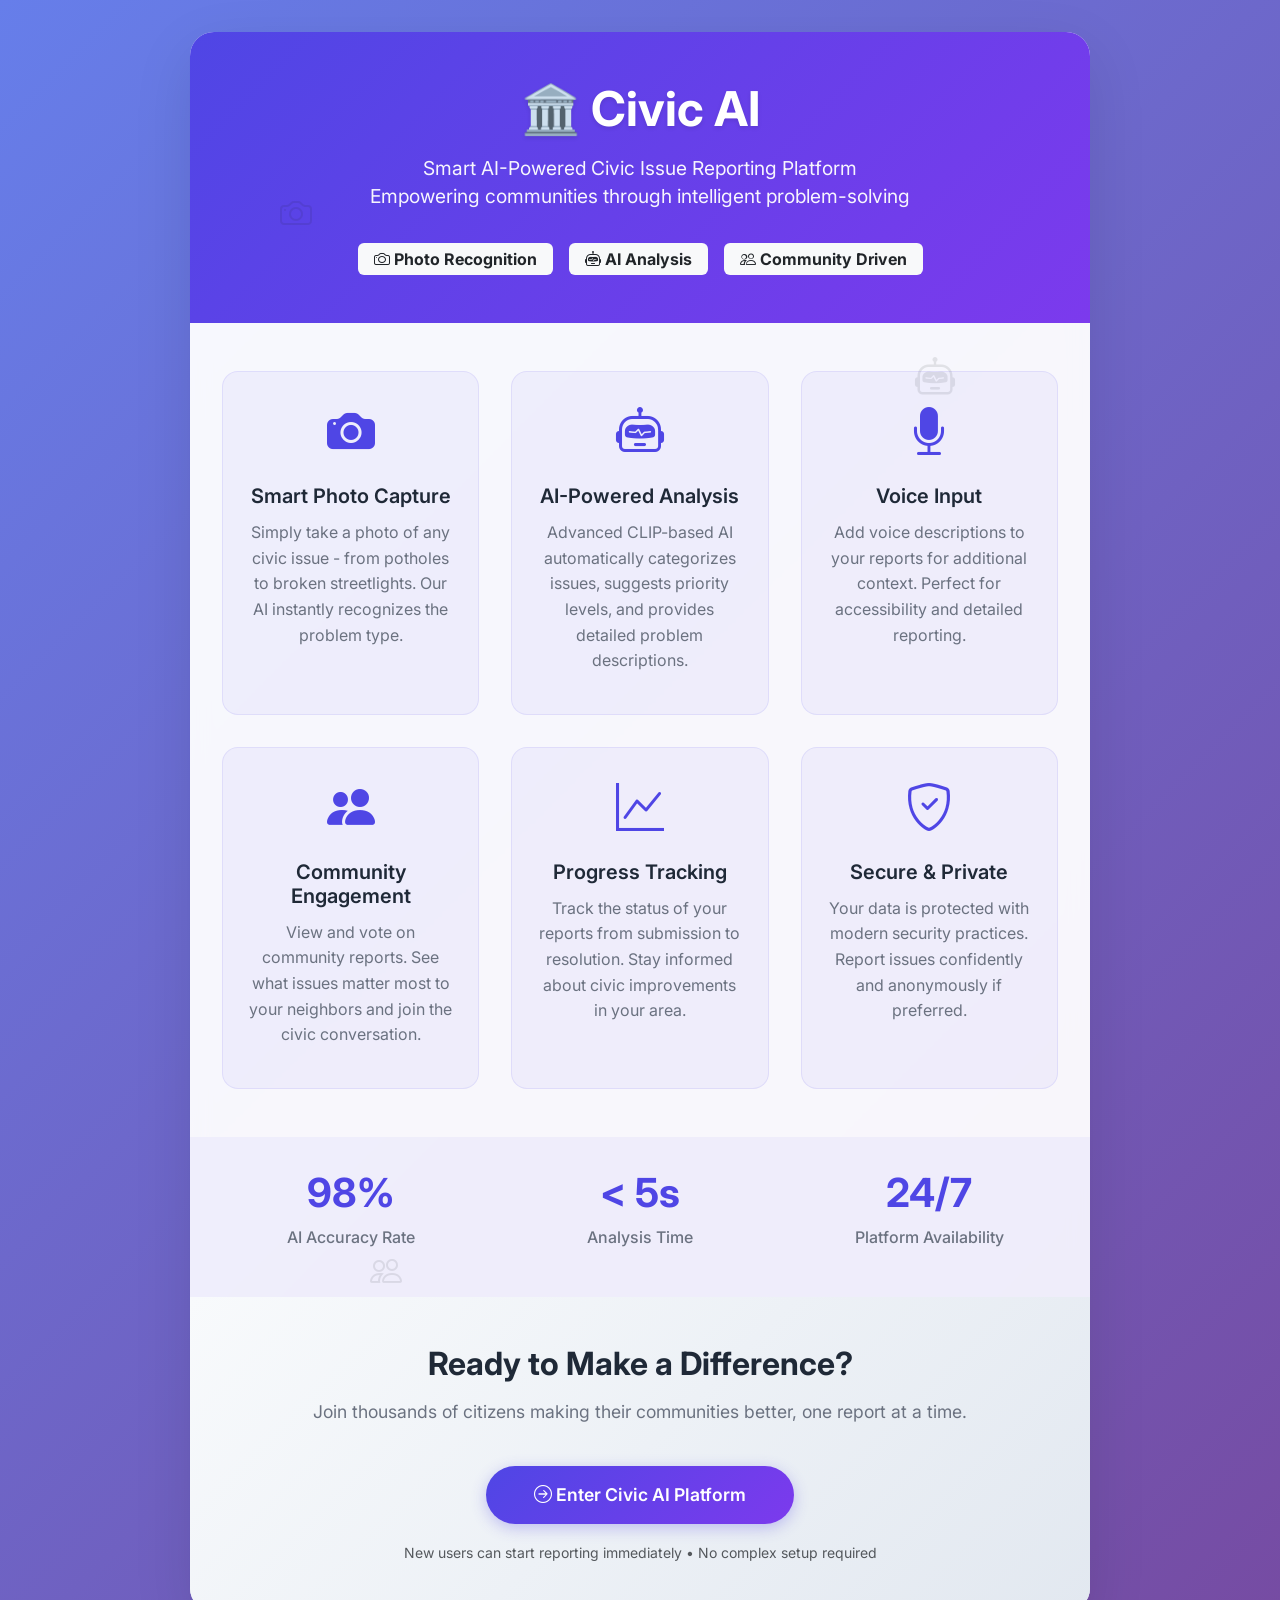
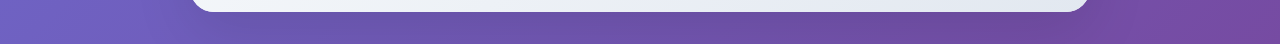
==== frontend/index.html @ 379c80bc "project add" ====
<!DOCTYPE html>
<html lang="en">
  <head>
    <meta charset="UTF-8" />
    <meta name="viewport" content="width=device-width, initial-scale=1.0" />
    <title>Civic AI - Smart Issue Reporting</title>
    <!-- Preload Bootstrap Icons for better performance -->
    <link
      rel="preload"
      href="https://cdn.jsdelivr.net/npm/bootstrap-icons@1.7.2/font/fonts/bootstrap-icons.woff2"
      as="font"
      type="font/woff2"
      crossorigin
    />
    <link
      href="https://cdn.jsdelivr.net/npm/bootstrap@5.1.3/dist/css/bootstrap.min.css"
      rel="stylesheet"
    />
    <!-- Bootstrap Icons -->
    <link
      href="https://cdn.jsdelivr.net/npm/bootstrap-icons@1.7.2/font/bootstrap-icons.css"
      rel="stylesheet"
    />
    <style>
      .hero-section {
        background: linear-gradient(135deg, #667eea 0%, #764ba2 100%);
        color: white;
        padding: 5rem 0;
        text-align: center;
      }
      .hero-section h1 {
        font-size: 3.5rem;
        font-weight: bold;
        margin-bottom: 1.5rem;
      }
      .hero-section p {
        font-size: 1.25rem;
        margin-bottom: 2rem;
        opacity: 0.9;
      }
      .feature-card {
        border: none;
        box-shadow: 0 4px 6px rgba(0, 0, 0, 0.1);
        transition: transform 0.3s ease;
        height: 100%;
      }
      .feature-card:hover {
        transform: translateY(-5px);
      }
      .feature-icon {
        font-size: 3rem;
        color: #007bff;
        margin-bottom: 1rem;
      }
      .stats-section {
        background: #f8f9fa;
        padding: 4rem 0;
      }
      .stat-number {
        font-size: 3rem;
        font-weight: bold;
        color: #007bff;
      }
      .cta-section {
        background: #007bff;
        color: white;
        padding: 4rem 0;
        text-align: center;
      }
      .alert-container {
        position: fixed;
        top: 20px;
        right: 20px;
        z-index: 1050;
      }
    </style>
  </head>
  <body>
    <!-- Alert Container -->
    <div id="alertContainer" class="alert-container"></div>

    <!-- Navigation -->
    <nav class="navbar navbar-expand-lg navbar-dark bg-primary">
      <div class="container">
        <a class="navbar-brand" href="index.html">🏛️ Civic AI</a>
        <div class="navbar-nav ms-auto">
          <a class="nav-link" href="report.html">📝 Report Issue</a>
          <a class="nav-link" href="community.html">🌍 Community</a>
          <a class="nav-link" href="myreports.html">📋 My Reports</a>
          
          <!-- Profile Section - Will be updated by JavaScript -->
          <div id="navProfileSection" class="d-flex align-items-center">
            <!-- When not logged in -->
            <div id="navLoginButtons" class="d-flex gap-2">
              <button class="btn btn-outline-light btn-sm" onclick="showLoginModal()">Login</button>
              <button class="btn btn-light btn-sm" onclick="showRegisterModal()">Register</button>
            </div>
            
            <!-- When logged in -->
            <div id="navUserInfo" class="d-none dropdown">
              <button class="btn btn-outline-light dropdown-toggle" type="button" data-bs-toggle="dropdown">
                <i class="bi bi-person-circle"></i> <span id="navUsername">User</span>
              </button>
              <ul class="dropdown-menu dropdown-menu-end">
                <li><a class="dropdown-item" href="profile.html"><i class="bi bi-person"></i> Profile</a></li>
                <li><hr class="dropdown-divider"></li>
                <li><a class="dropdown-item" href="#" onclick="logout()"><i class="bi bi-box-arrow-right"></i> Logout</a></li>
              </ul>
            </div>
          </div>
        </div>
      </div>
    </nav>

    <!-- Hero Section -->
    <section class="hero-section">
      <div class="container">
        <h1>🏛️ Civic AI</h1>
        <p>Smart AI-Powered Civic Issue Reporting Platform</p>
        <div class="d-flex gap-3 justify-content-center">
          <a href="report.html" class="btn btn-light btn-lg">
            <i class="bi bi-camera"></i> Report Issue
          </a>
          <a href="community.html" class="btn btn-outline-light btn-lg">
            <i class="bi bi-people"></i> View Community
          </a>
        </div>
      </div>
    </section>

    <!-- Features Section -->
    <section class="py-5">
      <div class="container">
        <div class="row text-center mb-5">
          <div class="col-md-12">
            <h2>How Civic AI Works</h2>
            <p class="lead">Report civic issues with AI-powered analysis and community engagement</p>
          </div>
        </div>
        <div class="row g-4">
          <div class="col-md-4">
            <div class="card feature-card">
              <div class="card-body text-center p-4">
                <i class="bi bi-camera feature-icon"></i>
                <h4>📸 Capture & Upload</h4>
                <p>Take photos of civic issues using your camera or upload existing images</p>
              </div>
            </div>
          </div>
          <div class="col-md-4">
            <div class="card feature-card">
              <div class="card-body text-center p-4">
                <i class="bi bi-robot feature-icon"></i>
                <h4>🤖 AI Analysis</h4>
                <p>Our AI automatically analyzes images and suggests issue categories and descriptions</p>
              </div>
            </div>
          </div>
          <div class="col-md-4">
            <div class="card feature-card">
              <div class="card-body text-center p-4">
                <i class="bi bi-mic feature-icon"></i>
                <h4>🎤 Voice Input</h4>
                <p>Use voice-to-text to add descriptions quickly and conveniently</p>
              </div>
            </div>
          </div>
          <div class="col-md-4">
            <div class="card feature-card">
              <div class="card-body text-center p-4">
                <i class="bi bi-geo-alt feature-icon"></i>
                <h4>📍 Location Tracking</h4>
                <p>Automatic GPS location capture for accurate issue reporting</p>
              </div>
            </div>
          </div>
          <div class="col-md-4">
            <div class="card feature-card">
              <div class="card-body text-center p-4">
                <i class="bi bi-people feature-icon"></i>
                <h4>👥 Community Engagement</h4>
                <p>Vote on community issues and track resolution progress together</p>
              </div>
            </div>
          </div>
          <div class="col-md-4">
            <div class="card feature-card">
              <div class="card-body text-center p-4">
                <i class="bi bi-speedometer2 feature-icon"></i>
                <h4>📊 Real-time Tracking</h4>
                <p>Monitor your reported issues and see status updates in real-time</p>
              </div>
            </div>
          </div>
        </div>
      </div>
    </section>

    <!-- Stats Section -->
    <section class="stats-section">
      <div class="container">
        <div class="row text-center">
          <div class="col-md-4">
            <div class="stat-number" id="totalIssuesReported">1,247</div>
            <p>Issues Reported</p>
          </div>
          <div class="col-md-4">
            <div class="stat-number" id="issuesResolved">892</div>
            <p>Issues Resolved</p>
          </div>
          <div class="col-md-4">
            <div class="stat-number" id="activeUsers">356</div>
            <p>Active Citizens</p>
          </div>
        </div>
      </div>
    </section>

    <!-- Call to Action Section -->
    <section class="cta-section">
      <div class="container">
        <h2>Ready to Make a Difference?</h2>
        <p class="lead">Join thousands of citizens improving their communities</p>
        <div class="d-flex gap-3 justify-content-center">
          <button class="btn btn-light btn-lg" onclick="showRegisterModal()">
            <i class="bi bi-person-plus"></i> Get Started
          </button>
          <button class="btn btn-outline-light btn-lg" onclick="showLoginModal()">
            <i class="bi bi-box-arrow-in-right"></i> Login
          </button>
        </div>
      </div>
    </section>

    <!-- Footer -->
    <footer class="bg-dark text-white py-4">
      <div class="container">
        <div class="row">
          <div class="col-md-6">
            <h5>🏛️ Civic AI</h5>
            <p>Empowering citizens to improve their communities through technology.</p>
          </div>
          <div class="col-md-6">
            <h6>Quick Links</h6>
            <div class="d-flex gap-3">
              <a href="report.html" class="text-white">Report Issue</a>
              <a href="community.html" class="text-white">Community</a>
              <a href="profile.html" class="text-white">Profile</a>
            </div>
          </div>
        </div>
        <hr class="my-3">
        <div class="text-center">
          <small>&copy; 2024 Civic AI. Built with ❤️ for better communities.</small>
        </div>
      </div>
    </footer>

    <!-- Login Modal -->
    <div class="modal fade" id="loginModal" tabindex="-1">
      <div class="modal-dialog">
        <div class="modal-content">
          <div class="modal-header">
            <h5 class="modal-title">🔐 Login to Civic AI</h5>
            <button type="button" class="btn-close" data-bs-dismiss="modal"></button>
          </div>
          <div class="modal-body">
            <form id="loginForm">
              <div class="mb-3">
                <label for="loginUsername" class="form-label">� Username</label>
                <input type="text" class="form-control" id="loginUsername" required />
              </div>
              <div class="mb-3">
                <label for="loginPassword" class="form-label">🔒 Password</label>
                <input type="password" class="form-control" id="loginPassword" required />
              </div>
              <button type="submit" class="btn btn-primary w-100">Login</button>
            </form>
          </div>
        </div>
      </div>
    </div>

    <!-- Register Modal -->
    <div class="modal fade" id="registerModal" tabindex="-1">
      <div class="modal-dialog">
        <div class="modal-content">
          <div class="modal-header">
            <h5 class="modal-title">✨ Join Civic AI</h5>
            <button type="button" class="btn-close" data-bs-dismiss="modal"></button>
          </div>
          <div class="modal-body">
            <form id="registerForm">
              <div class="mb-3">
                <label for="registerUsername" class="form-label">👤 Username</label>
                <input type="text" class="form-control" id="registerUsername" required />
              </div>
              <div class="mb-3">
                <label for="registerPassword" class="form-label">🔒 Password</label>
                <input type="password" class="form-control" id="registerPassword" required />
              </div>
              <button type="submit" class="btn btn-success w-100">Create Account</button>
            </form>
          </div>
        </div>
      </div>
    </div>

    <!-- Scripts -->
    <script src="https://cdn.jsdelivr.net/npm/bootstrap@5.1.3/dist/js/bootstrap.bundle.min.js"></script>
    <script src="https://code.jquery.com/jquery-3.6.0.min.js"></script>
    <script src="script.js"></script>
    <script>
      // Landing page specific functionality
      document.addEventListener('DOMContentLoaded', function() {
        // Load real stats if available
        loadLandingStats();
        
        // Auto-update stats every 30 seconds
        setInterval(loadLandingStats, 30000);
        
        // Check authentication status and update navbar
        checkAuthStatus();
      });

      async function loadLandingStats() {
        try {
          const response = await fetch('http://localhost:8000/api/complaints/public?limit=1000');
          if (response.ok) {
            const data = await response.json();
            const totalIssues = data.complaints.length;
            const resolvedIssues = data.complaints.filter(c => c.status === 'resolved').length;
            
            document.getElementById('totalIssuesReported').textContent = totalIssues.toLocaleString();
            document.getElementById('issuesResolved').textContent = resolvedIssues.toLocaleString();
            
            // Simulate active users count (in real app, this would come from analytics)
            const activeUsers = Math.floor(totalIssues * 0.3);
            document.getElementById('activeUsers').textContent = activeUsers.toLocaleString();
          }
        } catch (error) {
          console.log('Could not load stats, using default values');
        }
      }

      function checkAuthStatus() {
        const token = localStorage.getItem('token');
        const navbar = document.querySelector('.navbar-nav');
        
        if (token) {
          // User is logged in, show profile option
          navbar.innerHTML = `
            <a class="nav-link" href="report.html">📝 Report Issue</a>
            <a class="nav-link" href="community.html">🌍 Community</a>
            <a class="nav-link" href="myreports.html">📋 My Reports</a>
            <a class="nav-link" href="profile.html">👤 Profile</a>
          `;
        } else {
          // User not logged in, show login/register
          navbar.innerHTML = `
            <a class="nav-link" href="report.html">📝 Report Issue</a>
            <a class="nav-link" href="community.html">🌍 Community</a>
            <button class="btn btn-outline-light me-2" onclick="showLoginModal()">Login</button>
            <button class="btn btn-light" onclick="showRegisterModal()">Register</button>
          `;
        }
      }
    </script>
  </body>
</html>

    <!-- Login Modal -->
    <div class="modal fade" id="loginModal" tabindex="-1">
      <div class="modal-dialog">
        <div class="modal-content">
          <div class="modal-header">
            <h5 class="modal-title">Login</h5>
            <button
              type="button"
              class="btn-close"
              data-bs-dismiss="modal"
            ></button>
          </div>
          <div class="modal-body">
            <div class="mb-3">
              <input
                type="text"
                class="form-control"
                id="loginUsername"
                placeholder="Username"
              />
            </div>
            <div class="mb-3">
              <input
                type="password"
                class="form-control"
                id="loginPassword"
                placeholder="Password"
              />
            </div>
            <div id="loginMessage"></div>
          </div>
          <div class="modal-footer">
            <button
              type="button"
              class="btn btn-secondary"
              data-bs-dismiss="modal"
            >
              Close
            </button>
            <button type="button" class="btn btn-primary" onclick="login()">
              Login
            </button>
          </div>
        </div>
      </div>
    </div>

    <!-- Register Modal -->
    <div class="modal fade" id="registerModal" tabindex="-1">
      <div class="modal-dialog">
        <div class="modal-content">
          <div class="modal-header">
            <h5 class="modal-title">Register</h5>
            <button
              type="button"
              class="btn-close"
              data-bs-dismiss="modal"
            ></button>
          </div>
          <div class="modal-body">
            <div class="mb-3">
              <input
                type="text"
                class="form-control"
                id="regUsername"
                placeholder="Username"
              />
            </div>
            <div class="mb-3">
              <input
                type="password"
                class="form-control"
                id="regPassword"
                placeholder="Password"
              />
            </div>
            <div id="registerMessage"></div>
          </div>
          <div class="modal-footer">
            <button
              type="button"
              class="btn btn-secondary"
              data-bs-dismiss="modal"
            >
              Close
            </button>
            <button type="button" class="btn btn-primary" onclick="register()">
              Register
            </button>
          </div>
        </div>
      </div>
    </div>

    <script src="https://code.jquery.com/jquery-3.6.0.min.js"></script>
    <script src="https://cdn.jsdelivr.net/npm/bootstrap@5.1.3/dist/js/bootstrap.bundle.min.js"></script>
    <script src="script.js"></script>
    <script src="dashboard.js"></script>
  </body>
</html>
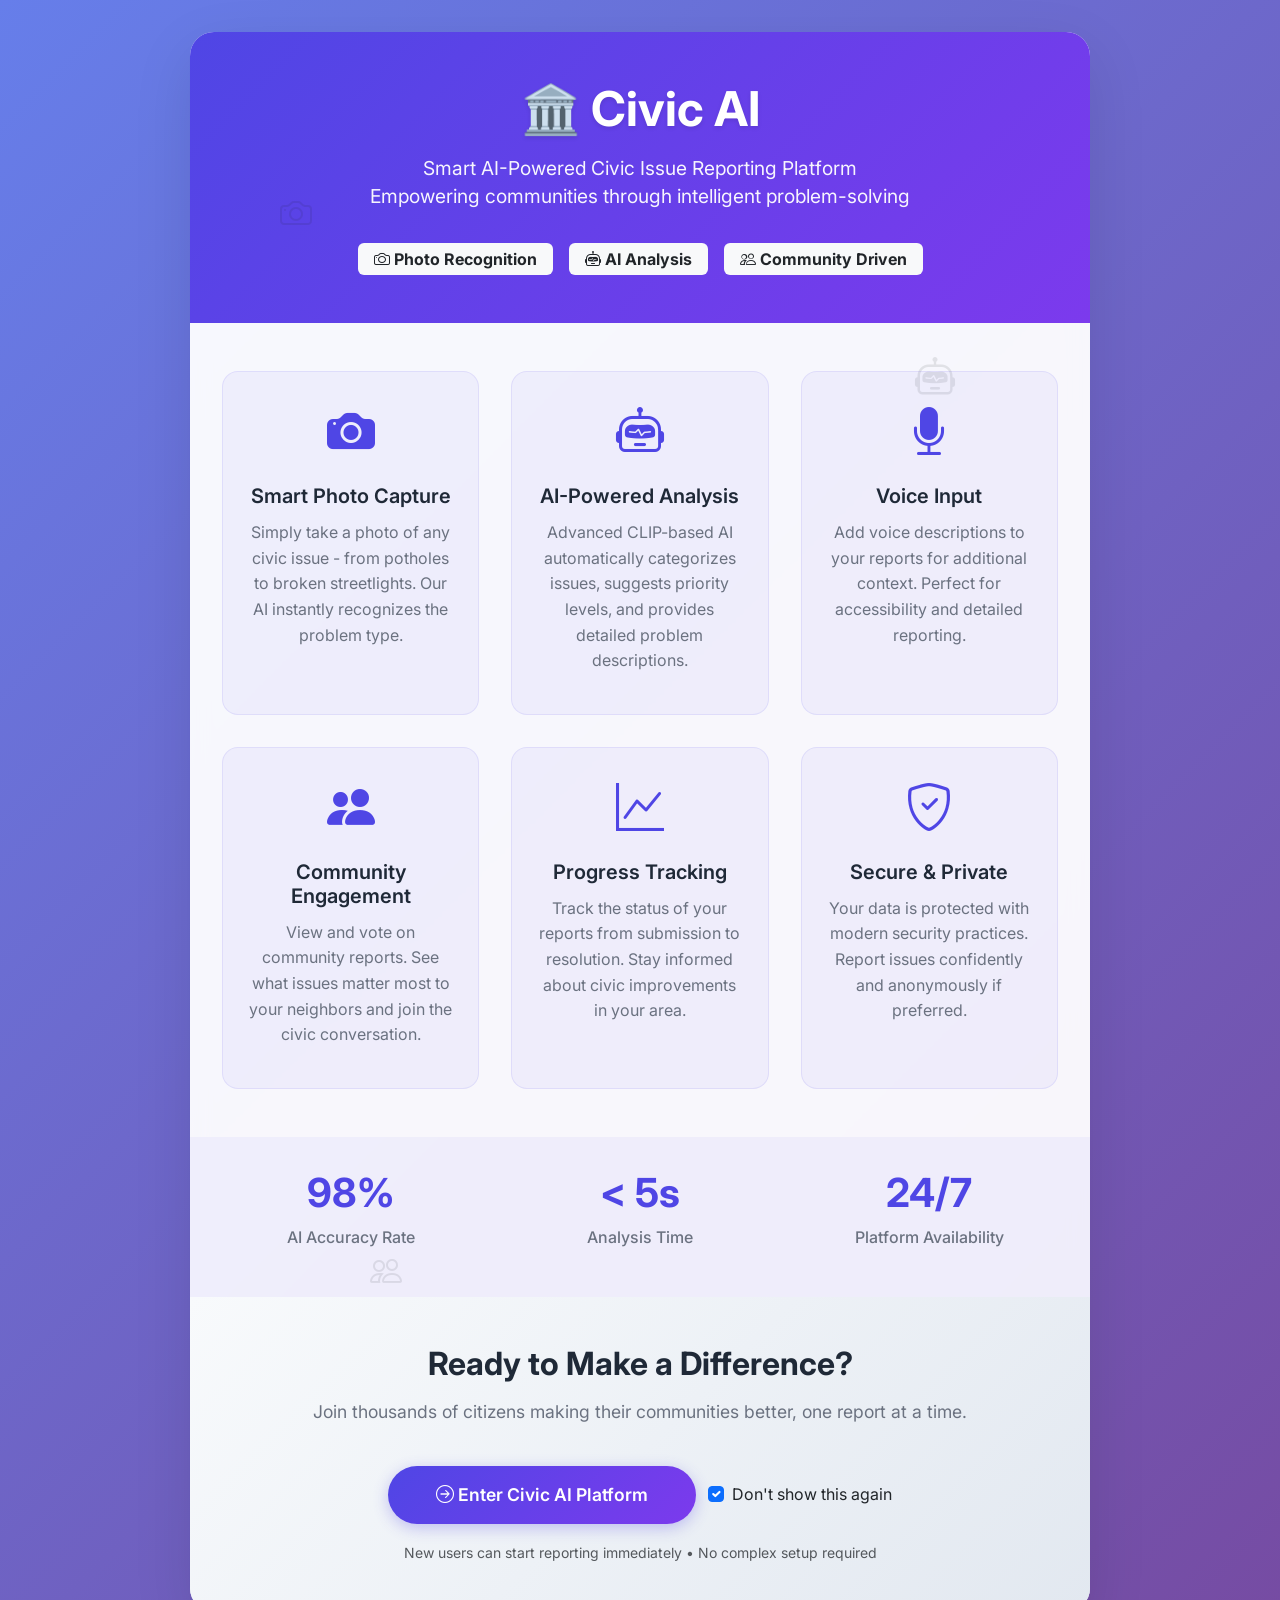
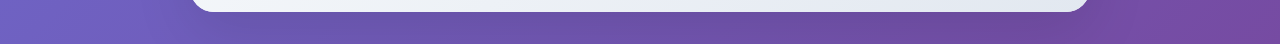
==== commit 3d760435: "added more functionality like loaction , delete and all" ====
--- a/frontend/index.html
+++ b/frontend/index.html
@@ -87,24 +87,48 @@
           <a class="nav-link" href="report.html">📝 Report Issue</a>
           <a class="nav-link" href="community.html">🌍 Community</a>
           <a class="nav-link" href="myreports.html">📋 My Reports</a>
-          
+          <a class="nav-link" href="profile.html">👤 Profile</a>
+
           <!-- Profile Section - Will be updated by JavaScript -->
           <div id="navProfileSection" class="d-flex align-items-center">
             <!-- When not logged in -->
             <div id="navLoginButtons" class="d-flex gap-2">
-              <button class="btn btn-outline-light btn-sm" onclick="showLoginModal()">Login</button>
-              <button class="btn btn-light btn-sm" onclick="showRegisterModal()">Register</button>
-            </div>
-            
+              <button
+                class="btn btn-outline-light btn-sm"
+                onclick="showLoginModal()"
+              >
+                Login
+              </button>
+              <button
+                class="btn btn-light btn-sm"
+                onclick="showRegisterModal()"
+              >
+                Register
+              </button>
+            </div>
+
             <!-- When logged in -->
             <div id="navUserInfo" class="d-none dropdown">
-              <button class="btn btn-outline-light dropdown-toggle" type="button" data-bs-toggle="dropdown">
-                <i class="bi bi-person-circle"></i> <span id="navUsername">User</span>
+              <button
+                class="btn btn-outline-light dropdown-toggle"
+                type="button"
+                data-bs-toggle="dropdown"
+              >
+                <i class="bi bi-person-circle"></i>
+                <span id="navUsername">User</span>
               </button>
               <ul class="dropdown-menu dropdown-menu-end">
-                <li><a class="dropdown-item" href="profile.html"><i class="bi bi-person"></i> Profile</a></li>
-                <li><hr class="dropdown-divider"></li>
-                <li><a class="dropdown-item" href="#" onclick="logout()"><i class="bi bi-box-arrow-right"></i> Logout</a></li>
+                <li>
+                  <a class="dropdown-item" href="profile.html"
+                    ><i class="bi bi-person"></i> Profile</a
+                  >
+                </li>
+                <li><hr class="dropdown-divider" /></li>
+                <li>
+                  <a class="dropdown-item" href="#" onclick="logout()"
+                    ><i class="bi bi-box-arrow-right"></i> Logout</a
+                  >
+                </li>
               </ul>
             </div>
           </div>
@@ -134,7 +158,10 @@
         <div class="row text-center mb-5">
           <div class="col-md-12">
             <h2>How Civic AI Works</h2>
-            <p class="lead">Report civic issues with AI-powered analysis and community engagement</p>
+            <p class="lead">
+              Report civic issues with AI-powered analysis and community
+              engagement
+            </p>
           </div>
         </div>
         <div class="row g-4">
@@ -143,7 +170,10 @@
               <div class="card-body text-center p-4">
                 <i class="bi bi-camera feature-icon"></i>
                 <h4>📸 Capture & Upload</h4>
-                <p>Take photos of civic issues using your camera or upload existing images</p>
+                <p>
+                  Take photos of civic issues using your camera or upload
+                  existing images
+                </p>
               </div>
             </div>
           </div>
@@ -152,7 +182,10 @@
               <div class="card-body text-center p-4">
                 <i class="bi bi-robot feature-icon"></i>
                 <h4>🤖 AI Analysis</h4>
-                <p>Our AI automatically analyzes images and suggests issue categories and descriptions</p>
+                <p>
+                  Our AI automatically analyzes images and suggests issue
+                  categories and descriptions
+                </p>
               </div>
             </div>
           </div>
@@ -161,7 +194,9 @@
               <div class="card-body text-center p-4">
                 <i class="bi bi-mic feature-icon"></i>
                 <h4>🎤 Voice Input</h4>
-                <p>Use voice-to-text to add descriptions quickly and conveniently</p>
+                <p>
+                  Use voice-to-text to add descriptions quickly and conveniently
+                </p>
               </div>
             </div>
           </div>
@@ -170,7 +205,9 @@
               <div class="card-body text-center p-4">
                 <i class="bi bi-geo-alt feature-icon"></i>
                 <h4>📍 Location Tracking</h4>
-                <p>Automatic GPS location capture for accurate issue reporting</p>
+                <p>
+                  Automatic GPS location capture for accurate issue reporting
+                </p>
               </div>
             </div>
           </div>
@@ -179,7 +216,10 @@
               <div class="card-body text-center p-4">
                 <i class="bi bi-people feature-icon"></i>
                 <h4>👥 Community Engagement</h4>
-                <p>Vote on community issues and track resolution progress together</p>
+                <p>
+                  Vote on community issues and track resolution progress
+                  together
+                </p>
               </div>
             </div>
           </div>
@@ -188,7 +228,10 @@
               <div class="card-body text-center p-4">
                 <i class="bi bi-speedometer2 feature-icon"></i>
                 <h4>📊 Real-time Tracking</h4>
-                <p>Monitor your reported issues and see status updates in real-time</p>
+                <p>
+                  Monitor your reported issues and see status updates in
+                  real-time
+                </p>
               </div>
             </div>
           </div>
@@ -220,12 +263,17 @@
     <section class="cta-section">
       <div class="container">
         <h2>Ready to Make a Difference?</h2>
-        <p class="lead">Join thousands of citizens improving their communities</p>
+        <p class="lead">
+          Join thousands of citizens improving their communities
+        </p>
         <div class="d-flex gap-3 justify-content-center">
           <button class="btn btn-light btn-lg" onclick="showRegisterModal()">
             <i class="bi bi-person-plus"></i> Get Started
           </button>
-          <button class="btn btn-outline-light btn-lg" onclick="showLoginModal()">
+          <button
+            class="btn btn-outline-light btn-lg"
+            onclick="showLoginModal()"
+          >
             <i class="bi bi-box-arrow-in-right"></i> Login
           </button>
         </div>
@@ -238,7 +286,10 @@
         <div class="row">
           <div class="col-md-6">
             <h5>🏛️ Civic AI</h5>
-            <p>Empowering citizens to improve their communities through technology.</p>
+            <p>
+              Empowering citizens to improve their communities through
+              technology.
+            </p>
           </div>
           <div class="col-md-6">
             <h6>Quick Links</h6>
@@ -249,9 +300,11 @@
             </div>
           </div>
         </div>
-        <hr class="my-3">
+        <hr class="my-3" />
         <div class="text-center">
-          <small>&copy; 2024 Civic AI. Built with ❤️ for better communities.</small>
+          <small
+            >&copy; 2024 Civic AI. Built with ❤️ for better communities.</small
+          >
         </div>
       </div>
     </footer>
@@ -262,17 +315,33 @@
         <div class="modal-content">
           <div class="modal-header">
             <h5 class="modal-title">🔐 Login to Civic AI</h5>
-            <button type="button" class="btn-close" data-bs-dismiss="modal"></button>
+            <button
+              type="button"
+              class="btn-close"
+              data-bs-dismiss="modal"
+            ></button>
           </div>
           <div class="modal-body">
             <form id="loginForm">
               <div class="mb-3">
                 <label for="loginUsername" class="form-label">� Username</label>
-                <input type="text" class="form-control" id="loginUsername" required />
+                <input
+                  type="text"
+                  class="form-control"
+                  id="loginUsername"
+                  required
+                />
               </div>
               <div class="mb-3">
-                <label for="loginPassword" class="form-label">🔒 Password</label>
-                <input type="password" class="form-control" id="loginPassword" required />
+                <label for="loginPassword" class="form-label"
+                  >🔒 Password</label
+                >
+                <input
+                  type="password"
+                  class="form-control"
+                  id="loginPassword"
+                  required
+                />
               </div>
               <button type="submit" class="btn btn-primary w-100">Login</button>
             </form>
@@ -287,19 +356,39 @@
         <div class="modal-content">
           <div class="modal-header">
             <h5 class="modal-title">✨ Join Civic AI</h5>
-            <button type="button" class="btn-close" data-bs-dismiss="modal"></button>
+            <button
+              type="button"
+              class="btn-close"
+              data-bs-dismiss="modal"
+            ></button>
           </div>
           <div class="modal-body">
             <form id="registerForm">
               <div class="mb-3">
-                <label for="registerUsername" class="form-label">👤 Username</label>
-                <input type="text" class="form-control" id="registerUsername" required />
+                <label for="registerUsername" class="form-label"
+                  >👤 Username</label
+                >
+                <input
+                  type="text"
+                  class="form-control"
+                  id="registerUsername"
+                  required
+                />
               </div>
               <div class="mb-3">
-                <label for="registerPassword" class="form-label">🔒 Password</label>
-                <input type="password" class="form-control" id="registerPassword" required />
-              </div>
-              <button type="submit" class="btn btn-success w-100">Create Account</button>
+                <label for="registerPassword" class="form-label"
+                  >🔒 Password</label
+                >
+                <input
+                  type="password"
+                  class="form-control"
+                  id="registerPassword"
+                  required
+                />
+              </div>
+              <button type="submit" class="btn btn-success w-100">
+                Create Account
+              </button>
             </form>
           </div>
         </div>
@@ -312,160 +401,49 @@
     <script src="script.js"></script>
     <script>
       // Landing page specific functionality
-      document.addEventListener('DOMContentLoaded', function() {
+      document.addEventListener("DOMContentLoaded", function () {
         // Load real stats if available
         loadLandingStats();
-        
+
         // Auto-update stats every 30 seconds
         setInterval(loadLandingStats, 30000);
-        
+
         // Check authentication status and update navbar
         checkAuthStatus();
       });
 
       async function loadLandingStats() {
         try {
-          const response = await fetch('http://localhost:8000/api/complaints/public?limit=1000');
+          const base =
+            window.apiBase ||
+            location.protocol + "//" + location.hostname + ":8000";
+          const response = await fetch(base + "/complaints/public?limit=1000");
           if (response.ok) {
             const data = await response.json();
             const totalIssues = data.complaints.length;
-            const resolvedIssues = data.complaints.filter(c => c.status === 'resolved').length;
-            
-            document.getElementById('totalIssuesReported').textContent = totalIssues.toLocaleString();
-            document.getElementById('issuesResolved').textContent = resolvedIssues.toLocaleString();
-            
+            const resolvedIssues = data.complaints.filter(
+              (c) => c.status === "resolved"
+            ).length;
+
+            document.getElementById("totalIssuesReported").textContent =
+              totalIssues.toLocaleString();
+            document.getElementById("issuesResolved").textContent =
+              resolvedIssues.toLocaleString();
+
             // Simulate active users count (in real app, this would come from analytics)
             const activeUsers = Math.floor(totalIssues * 0.3);
-            document.getElementById('activeUsers').textContent = activeUsers.toLocaleString();
+            document.getElementById("activeUsers").textContent =
+              activeUsers.toLocaleString();
           }
         } catch (error) {
-          console.log('Could not load stats, using default values');
+          console.log("Could not load stats, using default values");
         }
       }
 
       function checkAuthStatus() {
-        const token = localStorage.getItem('token');
-        const navbar = document.querySelector('.navbar-nav');
-        
-        if (token) {
-          // User is logged in, show profile option
-          navbar.innerHTML = `
-            <a class="nav-link" href="report.html">📝 Report Issue</a>
-            <a class="nav-link" href="community.html">🌍 Community</a>
-            <a class="nav-link" href="myreports.html">📋 My Reports</a>
-            <a class="nav-link" href="profile.html">👤 Profile</a>
-          `;
-        } else {
-          // User not logged in, show login/register
-          navbar.innerHTML = `
-            <a class="nav-link" href="report.html">📝 Report Issue</a>
-            <a class="nav-link" href="community.html">🌍 Community</a>
-            <button class="btn btn-outline-light me-2" onclick="showLoginModal()">Login</button>
-            <button class="btn btn-light" onclick="showRegisterModal()">Register</button>
-          `;
-        }
+        // Navbar is already handled by shared script.js (setupUI)
+        // This function is left for backwards-compatibility and future use.
       }
     </script>
   </body>
 </html>
-
-    <!-- Login Modal -->
-    <div class="modal fade" id="loginModal" tabindex="-1">
-      <div class="modal-dialog">
-        <div class="modal-content">
-          <div class="modal-header">
-            <h5 class="modal-title">Login</h5>
-            <button
-              type="button"
-              class="btn-close"
-              data-bs-dismiss="modal"
-            ></button>
-          </div>
-          <div class="modal-body">
-            <div class="mb-3">
-              <input
-                type="text"
-                class="form-control"
-                id="loginUsername"
-                placeholder="Username"
-              />
-            </div>
-            <div class="mb-3">
-              <input
-                type="password"
-                class="form-control"
-                id="loginPassword"
-                placeholder="Password"
-              />
-            </div>
-            <div id="loginMessage"></div>
-          </div>
-          <div class="modal-footer">
-            <button
-              type="button"
-              class="btn btn-secondary"
-              data-bs-dismiss="modal"
-            >
-              Close
-            </button>
-            <button type="button" class="btn btn-primary" onclick="login()">
-              Login
-            </button>
-          </div>
-        </div>
-      </div>
-    </div>
-
-    <!-- Register Modal -->
-    <div class="modal fade" id="registerModal" tabindex="-1">
-      <div class="modal-dialog">
-        <div class="modal-content">
-          <div class="modal-header">
-            <h5 class="modal-title">Register</h5>
-            <button
-              type="button"
-              class="btn-close"
-              data-bs-dismiss="modal"
-            ></button>
-          </div>
-          <div class="modal-body">
-            <div class="mb-3">
-              <input
-                type="text"
-                class="form-control"
-                id="regUsername"
-                placeholder="Username"
-              />
-            </div>
-            <div class="mb-3">
-              <input
-                type="password"
-                class="form-control"
-                id="regPassword"
-                placeholder="Password"
-              />
-            </div>
-            <div id="registerMessage"></div>
-          </div>
-          <div class="modal-footer">
-            <button
-              type="button"
-              class="btn btn-secondary"
-              data-bs-dismiss="modal"
-            >
-              Close
-            </button>
-            <button type="button" class="btn btn-primary" onclick="register()">
-              Register
-            </button>
-          </div>
-        </div>
-      </div>
-    </div>
-
-    <script src="https://code.jquery.com/jquery-3.6.0.min.js"></script>
-    <script src="https://cdn.jsdelivr.net/npm/bootstrap@5.1.3/dist/js/bootstrap.bundle.min.js"></script>
-    <script src="script.js"></script>
-    <script src="dashboard.js"></script>
-  </body>
-</html>
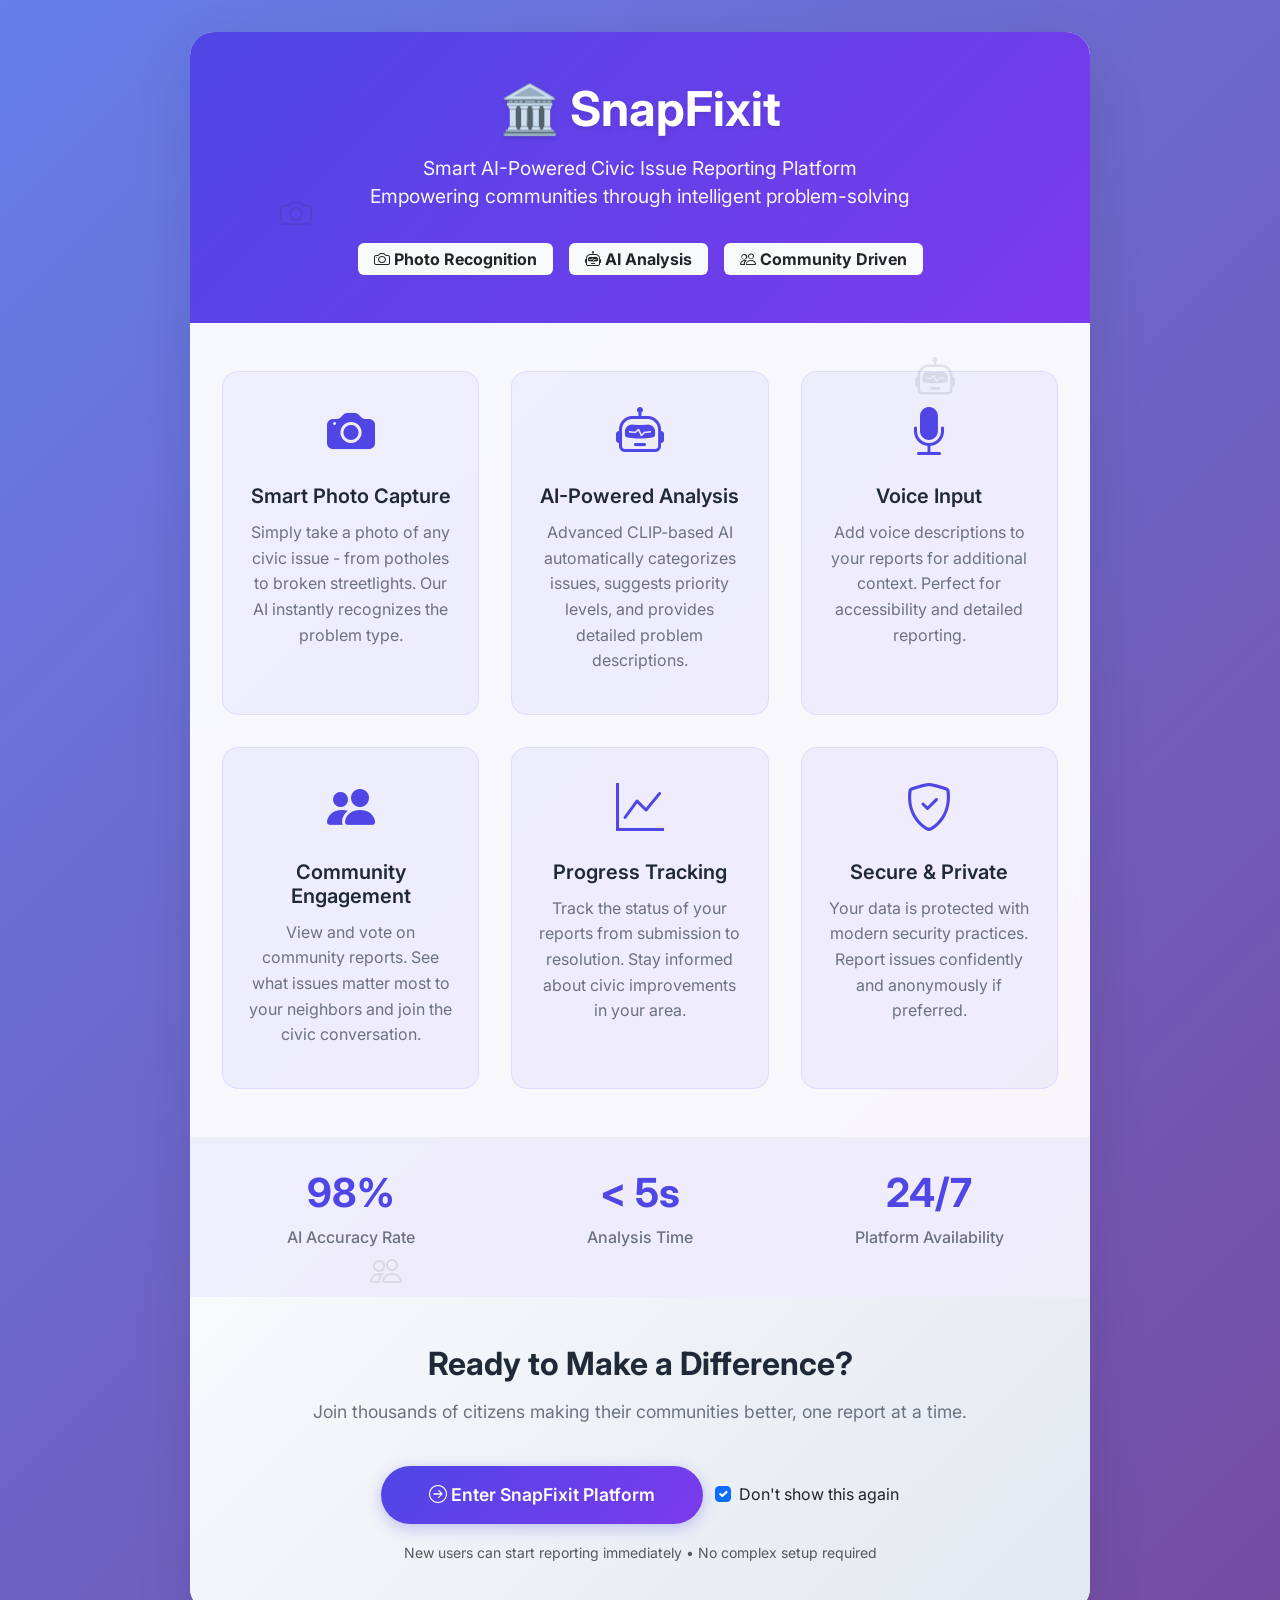
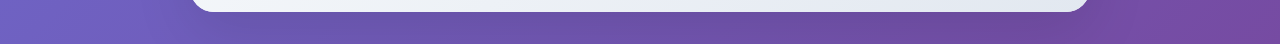
==== commit e584fbfe: "added everthing" ====
--- a/frontend/index.html
+++ b/frontend/index.html
@@ -3,7 +3,7 @@
   <head>
     <meta charset="UTF-8" />
     <meta name="viewport" content="width=device-width, initial-scale=1.0" />
-    <title>Civic AI - Smart Issue Reporting</title>
+    <title>SnapFixit - Smart Issue Reporting</title>
     <!-- Preload Bootstrap Icons for better performance -->
     <link
       rel="preload"
@@ -79,85 +79,57 @@
     <!-- Alert Container -->
     <div id="alertContainer" class="alert-container"></div>
 
-    <!-- Navigation -->
-    <nav class="navbar navbar-expand-lg navbar-dark bg-primary">
-      <div class="container">
-        <a class="navbar-brand" href="index.html">🏛️ Civic AI</a>
-        <div class="navbar-nav ms-auto">
-          <a class="nav-link" href="report.html">📝 Report Issue</a>
-          <a class="nav-link" href="community.html">🌍 Community</a>
-          <a class="nav-link" href="myreports.html">📋 My Reports</a>
-          <a class="nav-link" href="profile.html">👤 Profile</a>
-
-          <!-- Profile Section - Will be updated by JavaScript -->
-          <div id="navProfileSection" class="d-flex align-items-center">
-            <!-- When not logged in -->
-            <div id="navLoginButtons" class="d-flex gap-2">
-              <button
-                class="btn btn-outline-light btn-sm"
-                onclick="showLoginModal()"
-              >
-                Login
-              </button>
-              <button
-                class="btn btn-light btn-sm"
-                onclick="showRegisterModal()"
-              >
-                Register
-              </button>
-            </div>
-
-            <!-- When logged in -->
-            <div id="navUserInfo" class="d-none dropdown">
-              <button
-                class="btn btn-outline-light dropdown-toggle"
-                type="button"
-                data-bs-toggle="dropdown"
-              >
-                <i class="bi bi-person-circle"></i>
-                <span id="navUsername">User</span>
-              </button>
-              <ul class="dropdown-menu dropdown-menu-end">
-                <li>
-                  <a class="dropdown-item" href="profile.html"
-                    ><i class="bi bi-person"></i> Profile</a
-                  >
-                </li>
-                <li><hr class="dropdown-divider" /></li>
-                <li>
-                  <a class="dropdown-item" href="#" onclick="logout()"
-                    ><i class="bi bi-box-arrow-right"></i> Logout</a
-                  >
-                </li>
-              </ul>
-            </div>
-          </div>
-        </div>
+    <!-- Navigation (brand only on the login gate) -->
+    <nav class="navbar navbar-dark bg-primary">
+      <div class="container d-flex align-items-center justify-content-between">
+        <a
+          class="navbar-brand d-flex align-items-center gap-2"
+          href="index.html"
+          title="SnapFixit Home"
+          aria-label="SnapFixit Home"
+        >
+          <i class="bi bi-building"></i>
+          <span>SnapFixit</span>
+        </a>
       </div>
     </nav>
 
-    <!-- Hero Section -->
+    <!-- Login Gate Section -->
     <section class="hero-section">
       <div class="container">
-        <h1>🏛️ Civic AI</h1>
-        <p>Smart AI-Powered Civic Issue Reporting Platform</p>
+        <h1>Welcome to SnapFixit</h1>
+        <p>Please sign in to continue</p>
         <div class="d-flex gap-3 justify-content-center">
-          <a href="report.html" class="btn btn-light btn-lg">
-            <i class="bi bi-camera"></i> Report Issue
-          </a>
-          <a href="community.html" class="btn btn-outline-light btn-lg">
-            <i class="bi bi-people"></i> View Community
-          </a>
+          <button class="btn btn-light btn-lg" onclick="userLoginFlow()">
+            <i class="bi bi-box-arrow-in-right"></i> User Login
+          </button>
+          <button
+            class="btn btn-outline-light btn-lg"
+            onclick="adminLoginFlow()"
+          >
+            <i class="bi bi-shield-lock"></i> Admin Login
+          </button>
+        </div>
+        <div class="text-center mt-3">
+          <small
+            >Don’t have an account?
+            <a
+              href="#"
+              class="text-white text-decoration-underline"
+              onclick="showRegisterModal(); return false;"
+              >Register</a
+            >
+          </small>
         </div>
       </div>
     </section>
 
-    <!-- Features Section -->
+    <!-- Features Section (highlighted content) -->
     <section class="py-5">
       <div class="container">
         <div class="row text-center mb-5">
           <div class="col-md-12">
-            <h2>How Civic AI Works</h2>
+            <h2>How SnapFixit Works</h2>
             <p class="lead">
               Report civic issues with AI-powered analysis and community
               engagement
@@ -255,27 +227,6 @@
             <div class="stat-number" id="activeUsers">356</div>
             <p>Active Citizens</p>
           </div>
-        </div>
-      </div>
-    </section>
-
-    <!-- Call to Action Section -->
-    <section class="cta-section">
-      <div class="container">
-        <h2>Ready to Make a Difference?</h2>
-        <p class="lead">
-          Join thousands of citizens improving their communities
-        </p>
-        <div class="d-flex gap-3 justify-content-center">
-          <button class="btn btn-light btn-lg" onclick="showRegisterModal()">
-            <i class="bi bi-person-plus"></i> Get Started
-          </button>
-          <button
-            class="btn btn-outline-light btn-lg"
-            onclick="showLoginModal()"
-          >
-            <i class="bi bi-box-arrow-in-right"></i> Login
-          </button>
         </div>
       </div>
     </section>
@@ -285,25 +236,18 @@
       <div class="container">
         <div class="row">
           <div class="col-md-6">
-            <h5>🏛️ Civic AI</h5>
+            <h5>🏛️ SnapFixit</h5>
             <p>
               Empowering citizens to improve their communities through
               technology.
             </p>
           </div>
-          <div class="col-md-6">
-            <h6>Quick Links</h6>
-            <div class="d-flex gap-3">
-              <a href="report.html" class="text-white">Report Issue</a>
-              <a href="community.html" class="text-white">Community</a>
-              <a href="profile.html" class="text-white">Profile</a>
-            </div>
-          </div>
+          <div class="col-md-6"></div>
         </div>
         <hr class="my-3" />
         <div class="text-center">
           <small
-            >&copy; 2024 Civic AI. Built with ❤️ for better communities.</small
+            >&copy; 2024 SnapFixit. Built with ❤️ for better communities.</small
           >
         </div>
       </div>
@@ -314,7 +258,7 @@
       <div class="modal-dialog">
         <div class="modal-content">
           <div class="modal-header">
-            <h5 class="modal-title">🔐 Login to Civic AI</h5>
+            <h5 class="modal-title">🔐 Login to SnapFixit</h5>
             <button
               type="button"
               class="btn-close"
@@ -324,7 +268,9 @@
           <div class="modal-body">
             <form id="loginForm">
               <div class="mb-3">
-                <label for="loginUsername" class="form-label">� Username</label>
+                <label for="loginUsername" class="form-label">
+                  <i class="bi bi-person"></i> Username
+                </label>
                 <input
                   type="text"
                   class="form-control"
@@ -333,9 +279,9 @@
                 />
               </div>
               <div class="mb-3">
-                <label for="loginPassword" class="form-label"
-                  >🔒 Password</label
-                >
+                <label for="loginPassword" class="form-label">
+                  <i class="bi bi-lock"></i> Password
+                </label>
                 <input
                   type="password"
                   class="form-control"
@@ -355,7 +301,7 @@
       <div class="modal-dialog">
         <div class="modal-content">
           <div class="modal-header">
-            <h5 class="modal-title">✨ Join Civic AI</h5>
+            <h5 class="modal-title">✨ Join SnapFixit</h5>
             <button
               type="button"
               class="btn-close"
@@ -365,9 +311,9 @@
           <div class="modal-body">
             <form id="registerForm">
               <div class="mb-3">
-                <label for="registerUsername" class="form-label"
-                  >👤 Username</label
-                >
+                <label for="registerUsername" class="form-label">
+                  <i class="bi bi-person"></i> Username
+                </label>
                 <input
                   type="text"
                   class="form-control"
@@ -376,9 +322,9 @@
                 />
               </div>
               <div class="mb-3">
-                <label for="registerPassword" class="form-label"
-                  >🔒 Password</label
-                >
+                <label for="registerPassword" class="form-label">
+                  <i class="bi bi-lock"></i> Password
+                </label>
                 <input
                   type="password"
                   class="form-control"
@@ -400,16 +346,21 @@
     <script src="https://code.jquery.com/jquery-3.6.0.min.js"></script>
     <script src="script.js"></script>
     <script>
-      // Landing page specific functionality
+      // Force redirect to welcome page if not seen yet (even if JS loads before script.js)
+      (function () {
+        try {
+          var hasSeenWelcome = localStorage.getItem("hasSeenWelcome");
+          var isOnWelcome = window.location.pathname.includes("welcome.html");
+          if (!hasSeenWelcome && !isOnWelcome) {
+            window.location.href = "welcome.html";
+          }
+        } catch (e) {}
+      })();
+
+      // Landing page stats (restored)
       document.addEventListener("DOMContentLoaded", function () {
-        // Load real stats if available
         loadLandingStats();
-
-        // Auto-update stats every 30 seconds
         setInterval(loadLandingStats, 30000);
-
-        // Check authentication status and update navbar
-        checkAuthStatus();
       });
 
       async function loadLandingStats() {
@@ -417,32 +368,24 @@
           const base =
             window.apiBase ||
             location.protocol + "//" + location.hostname + ":8000";
-          const response = await fetch(base + "/complaints/public?limit=1000");
+          const response = await fetch(base + "/complaints/stats?days=30");
           if (response.ok) {
             const data = await response.json();
-            const totalIssues = data.complaints.length;
-            const resolvedIssues = data.complaints.filter(
-              (c) => c.status === "resolved"
-            ).length;
+            const stats = data.statistics || {};
+            const totalIssues = stats.total_complaints || 0;
+            const resolvedIssues = stats.resolved || 0;
+            const activeUsers = stats.active_users || 0;
 
             document.getElementById("totalIssuesReported").textContent =
-              totalIssues.toLocaleString();
+              Number(totalIssues).toLocaleString();
             document.getElementById("issuesResolved").textContent =
-              resolvedIssues.toLocaleString();
-
-            // Simulate active users count (in real app, this would come from analytics)
-            const activeUsers = Math.floor(totalIssues * 0.3);
+              Number(resolvedIssues).toLocaleString();
             document.getElementById("activeUsers").textContent =
-              activeUsers.toLocaleString();
+              Number(activeUsers).toLocaleString();
           }
         } catch (error) {
-          console.log("Could not load stats, using default values");
+          // Use defaults
         }
-      }
-
-      function checkAuthStatus() {
-        // Navbar is already handled by shared script.js (setupUI)
-        // This function is left for backwards-compatibility and future use.
       }
     </script>
   </body>
